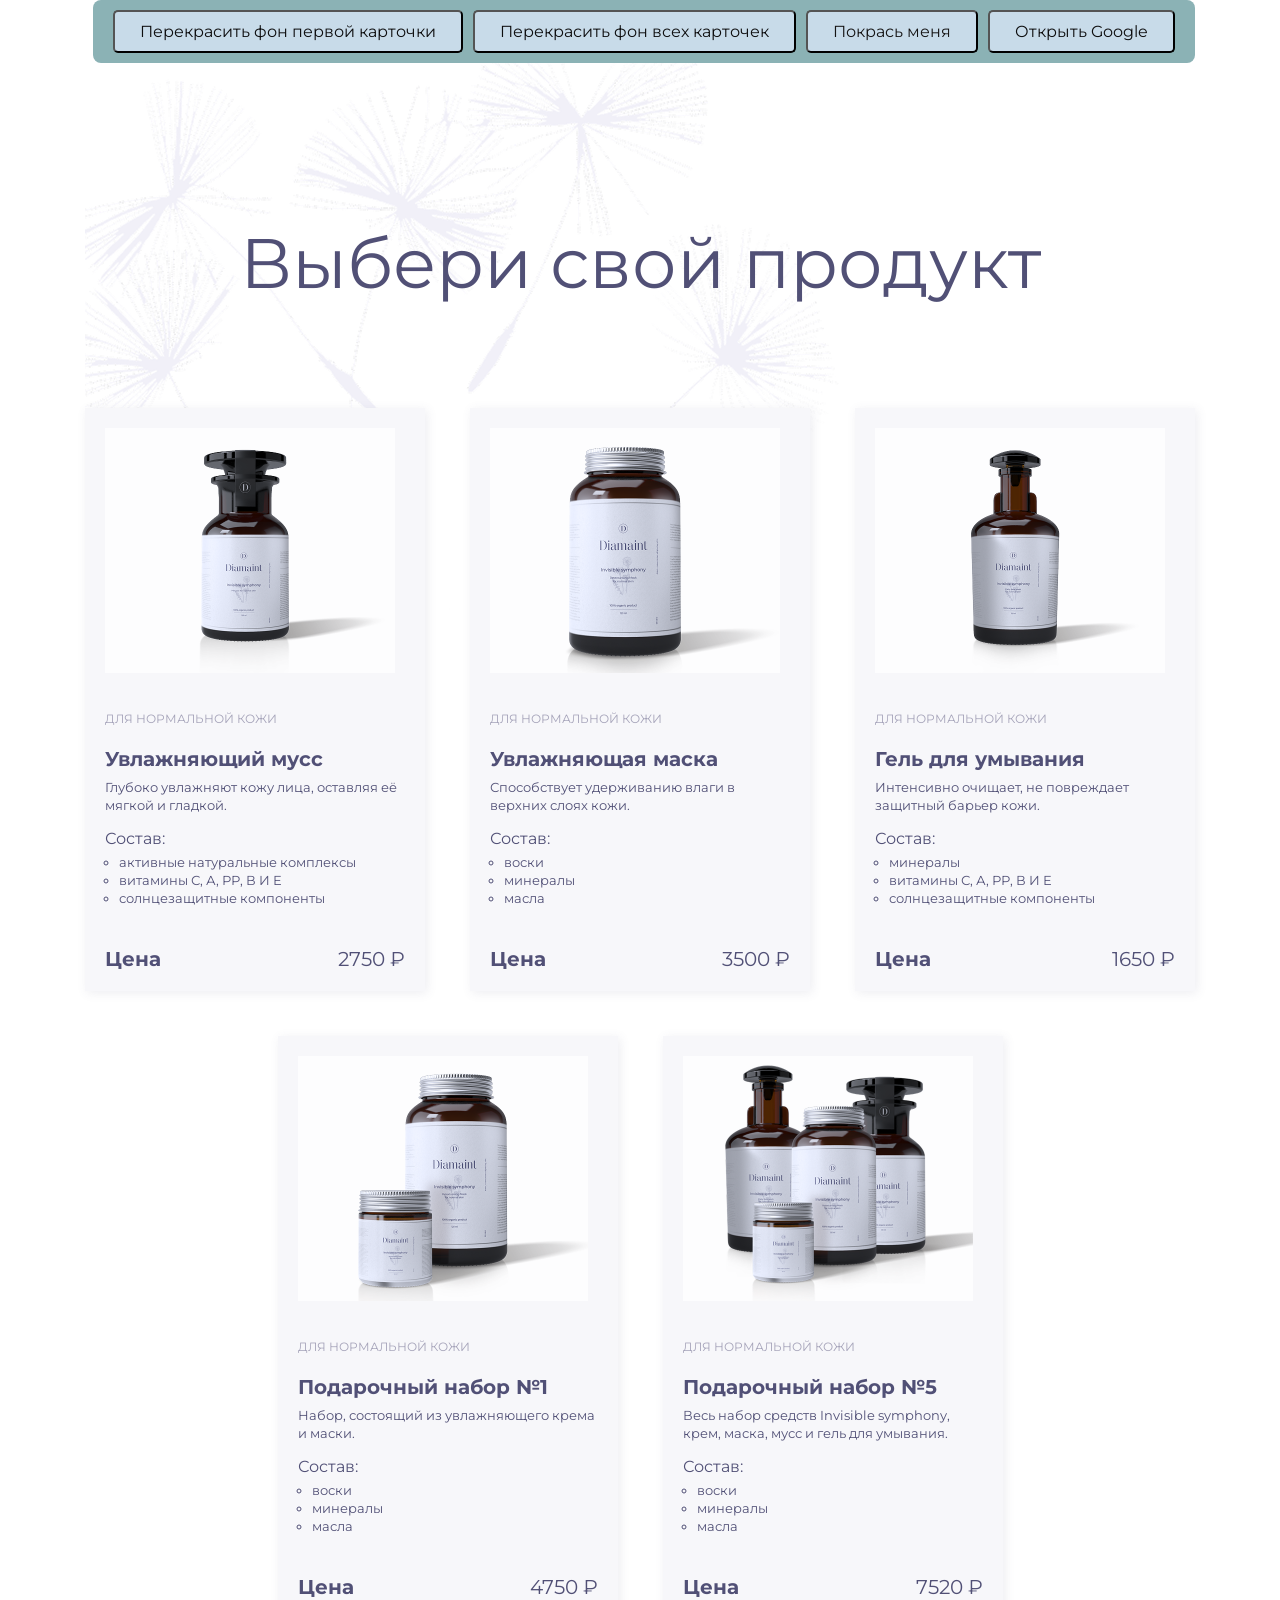
==== index.html @ e73fd80f "Basic array methods" ====
<!DOCTYPE html>
<html lang="en">
<head>
  <meta charset="UTF-8">
  <meta name="viewport" content="width=device-width, initial-scale=1.0">
  <title>Product card</title>
  <link rel="stylesheet" href="style.css">
  <link rel="preconnect" href="https://fonts.googleapis.com">
  <link rel="preconnect" href="https://fonts.gstatic.com" crossorigin>
  <link href="https://fonts.googleapis.com/css2?family=Montserrat:ital,wght@0,100..900;1,100..900&display=swap" rel="stylesheet">
</head>
<body>
  <div class="all-elements">
    <div class="background-dandelions"></div>
      <h1 id="product-title" class="product-selection-title">Выбери свой продукт</h1>
      <div class="buttons">
        <button id="recolor-first-card-button" class="btn">Перекрасить фон первой карточки</button>
        <button id="recolor-all-card-button" class="btn">Перекрасить фон всех карточек</button>
        <button id="color-me-button" class="btn">Покрась меня</button>
        <button id="open-google-button" class="btn">Открыть Google</button>
      </div>
        <div class="product-row">
          <div id="card1" class="card-container">
            <img src="/images/moisturizing-mousse.png" alt="Увлажняющий мусс" width="290px" height="245px">
            <span class="product-category">для нормальной кожи</span>
            <h3 class="product-name">Увлажняющий мусс</h3>
            <p class="product-discription">Глубоко увлажняют кожу лица, оставляя её мягкой и гладкой.</p>
            <span>Состав:</span>
            <ul class="product-compound">
              <li class="product-compound-item">активные натуральные комплексы</li>
              <li class="product-compound-item">витамины С, А, РР, В И Е</li>
              <li class="product-compound-item">солнцезащитные компоненты</li>
            </ul>
            <div class="product-price-container">
              <span class="product-price-label">Цена</span>
              <span class="product-price">2750 &#8381</span>
            </div>
          </div>
          <div class="card-container">
            <img src="/images/moisturizing-mask.png" alt="Увлажняющая маска" width="290" height="245">
            <span class="product-category">для нормальной кожи</span>
            <h3 class="product-name">Увлажняющая маска</h3>
            <p class="product-discription">Способствует удерживанию влаги в верхних слоях кожи.</p>
            <span>Состав:</span>
            <ul class="product-compound">
              <li class="product-compound-item">воски</li>
              <li class="product-compound-item">минералы</li>
              <li class="product-compound-item">масла</li>
            </ul>
            <div class="product-price-container">
              <span class="product-price-label">Цена</span>
              <span class="product-price">3500 &#8381</span>
            </div>
          </div>
          <div class="card-container">
            <img src="images/cleansing-gel.png" alt="Гель для умывания" width="290" height="245">
            <span class="product-category">для нормальной кожи</span>
            <h3 class="product-name">Гель для умывания</h3>
            <p class="product-discription">Интенсивно очищает, не повреждает защитный барьер кожи.</p>
            <span>Состав:</span>
            <ul class="product-compound">
              <li class="product-compound-item">минералы</li>
              <li class="product-compound-item">витамины С, А, РР, В И Е</li>
              <li class="product-compound-item">солнцезащитные компоненты</li>
            </ul>
            <div class="product-price-container">
              <span class="product-price-label">Цена</span>
              <span class="product-price">1650 &#8381</span>
            </div>
          </div>
          <div class="card-container">
            <img src="images/gift-set1.png" alt="Подарочный набор №1" width="290" height="245">
            <span class="product-category">для нормальной кожи</span>
            <h3 class="product-name">Подарочный набор №1</h3>
            <p class="product-discription">Набор, состоящий из увлажняющего крема и маски.</p>
            <span>Состав:</span>
            <ul class="product-compound">
              <li class="product-compound-item">воски</li>
              <li class="product-compound-item">минералы</li>
              <li class="product-compound-item">масла</li>
            </ul>
            <div class="product-price-container">
              <span class="product-price-label">Цена</span>
              <span class="product-price">4750 &#8381</span>
            </div>
          </div>
          <div class="card-container">
            <img src="images/gift-set5.png" alt="Подарочный набор №5" width="290" height="245">
            <p class="product-category">для нормальной кожи</p>
            <h3 class="product-name">Подарочный набор №5</h3>
            <p class="product-discription">Весь набор средств Invisible symphony, крем, маска, мусс и гель для умывания.</p>
            <span>Состав:</span>
            <ul class="product-compound">
              <li class="product-compound-item">воски</li>
              <li class="product-compound-item">минералы</li>
              <li class="product-compound-item">масла</li>
            </ul>
            <div class="product-price-container">
              <span class="product-price-label">Цена</span>
              <span class="product-price">7520 &#8381</span>
            </div>
          </div>
        </div>
    </div>
  </div>
  <script src="./script.js"></script>
  <script src="./homework-5.js"></script>
  <script src="./homework-6.js"></script>
  <script type="module" src="./homework-7.js"></script>
</body>
</html>
---- style.css ----
* {
  box-sizing: border-box;
  font-family: "Montserrat",'Courier New';
  color: #515076;
  margin: 0px;
  padding: 0px;
}

.body {
  padding: 0 85px;
  width: 1280px;
}

.buttons {
  position: absolute;
  top: 0;
  right: 0;
  background-color: #8bb2b5;
  display: flex;
  flex-wrap: wrap;
  gap: 10px;
  margin-bottom: 20px;
  justify-content: center;
  border-color:  #a6cef2;
  color: #000;
  border-radius: 8px;
  padding: 10px 20px;
}

.btn {
  font-size: 16px;
  padding: 10px 25px;
  font-family: "Montserrat",'Courier New';
  font-weight: 400;
  background-color: rgb(200, 219, 233);
  color: #0d0d0e;
  border-radius: 5px;
  transition: background-color 0.3s ease, border-color 0.3s ease, color 0.3s ease;
}

.buttons button.hover-color {
  background-color: #7198dc;
  border-color: #6ae2dc;
  color: #000;
}

#color-me-button.active-color {
  background-color: #25cae0;
  border-color: #0e0e0d;
  color: #000;
}

#color-me-button {
  background-color: rgb(200, 219, 233);
  cursor: pointer;
  color: rgb(21, 20, 20);
}

#color-me-button.changed {
  background-color: #b1d1ee;
}

.all-elements {
  display: flex;
  justify-content: flex-start;
  flex-direction: column;
  width: 1110px;
  height: 1191px;
  margin: 0 auto;
  position: relative;
}

.background-dandelions {
  background: url("/images/background-dandelions.png");
  background-repeat: no-repeat;
  width: 790px;
  height: 697px;
  position: absolute;
  top: 0px;
  z-index: -1;
  background-size: contain;
}

.product-selection-title {
  font-family: "Montserrat",'Courier New';
  font-weight: 400;
  font-size: 70px;
  height: 78px;
  margin-top: 220px;
  margin-bottom: 110px;
  text-align: center;
  color: #515076;
}

.product-row {
  gap: 45px;
  flex-wrap: wrap;
  justify-content: center;
  list-style: none;
  display: flex;
  width: 100%;
  height: 1191px;
  z-index: 2;
  position: relative;
}

.card-container {
  display: block;
  width: 340px;
  height: auto;
  box-sizing: border-box;
  justify-content: center;
  padding: 20px;
  background-color: #F7F7FA;
  box-shadow: 2px 2px 10px 0px #5150761A;
}

.product-category {
  font-size: 12px;
  line-height: 24px;
  text-transform: uppercase;
  color: #A5A3B9;
  margin-top: 30px;
  margin-bottom: 15px;
  display: block;
}

.product-name {
  font-weight: 700;
  font-size: 20px;
  line-height: 27px;
  margin-bottom: 5px;
}

.product-discription {
  margin-bottom: 15px;
  font-size: 13px;
  line-height: 18px;
}

.product-compound {
  margin-top: 5px;
  list-style: circle;
  margin-bottom: 25px;
  width: 86;
  height: 87;
  opacity: 1;
  top: 820px;
}

.product-compound-item {
  margin-left: 14px;
  font-size: 13px;
  line-height: 18px;
}

.product-price-container {
  display: flex;
  justify-content: space-between;
  align-items: center;
  width: 100%;
  margin-top: auto;
  padding-top: 15px;
}

.product-price-label {
  font-weight: 700;
  font-size: 20px;
  line-height: 24px;
}

.product-price {
  font-size: 20px;
  line-height: 24px;
  color: #515076;
}
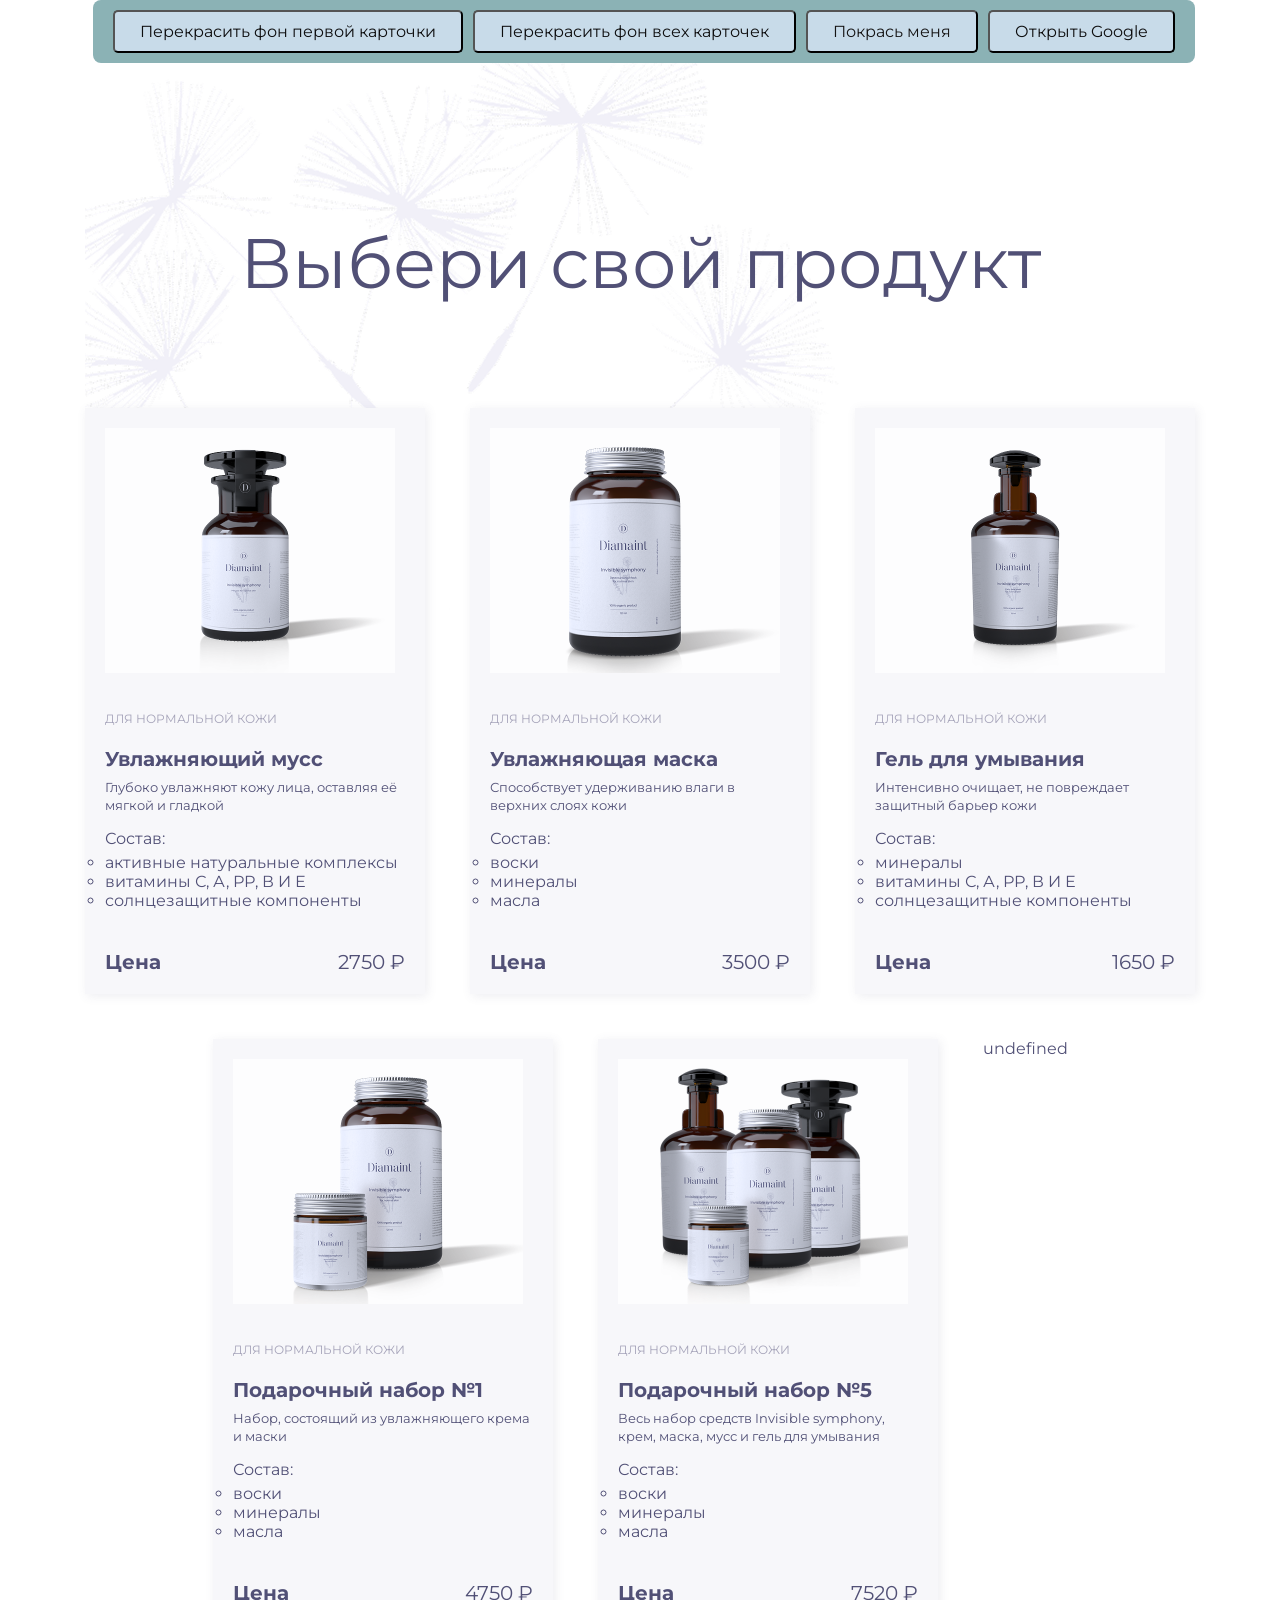
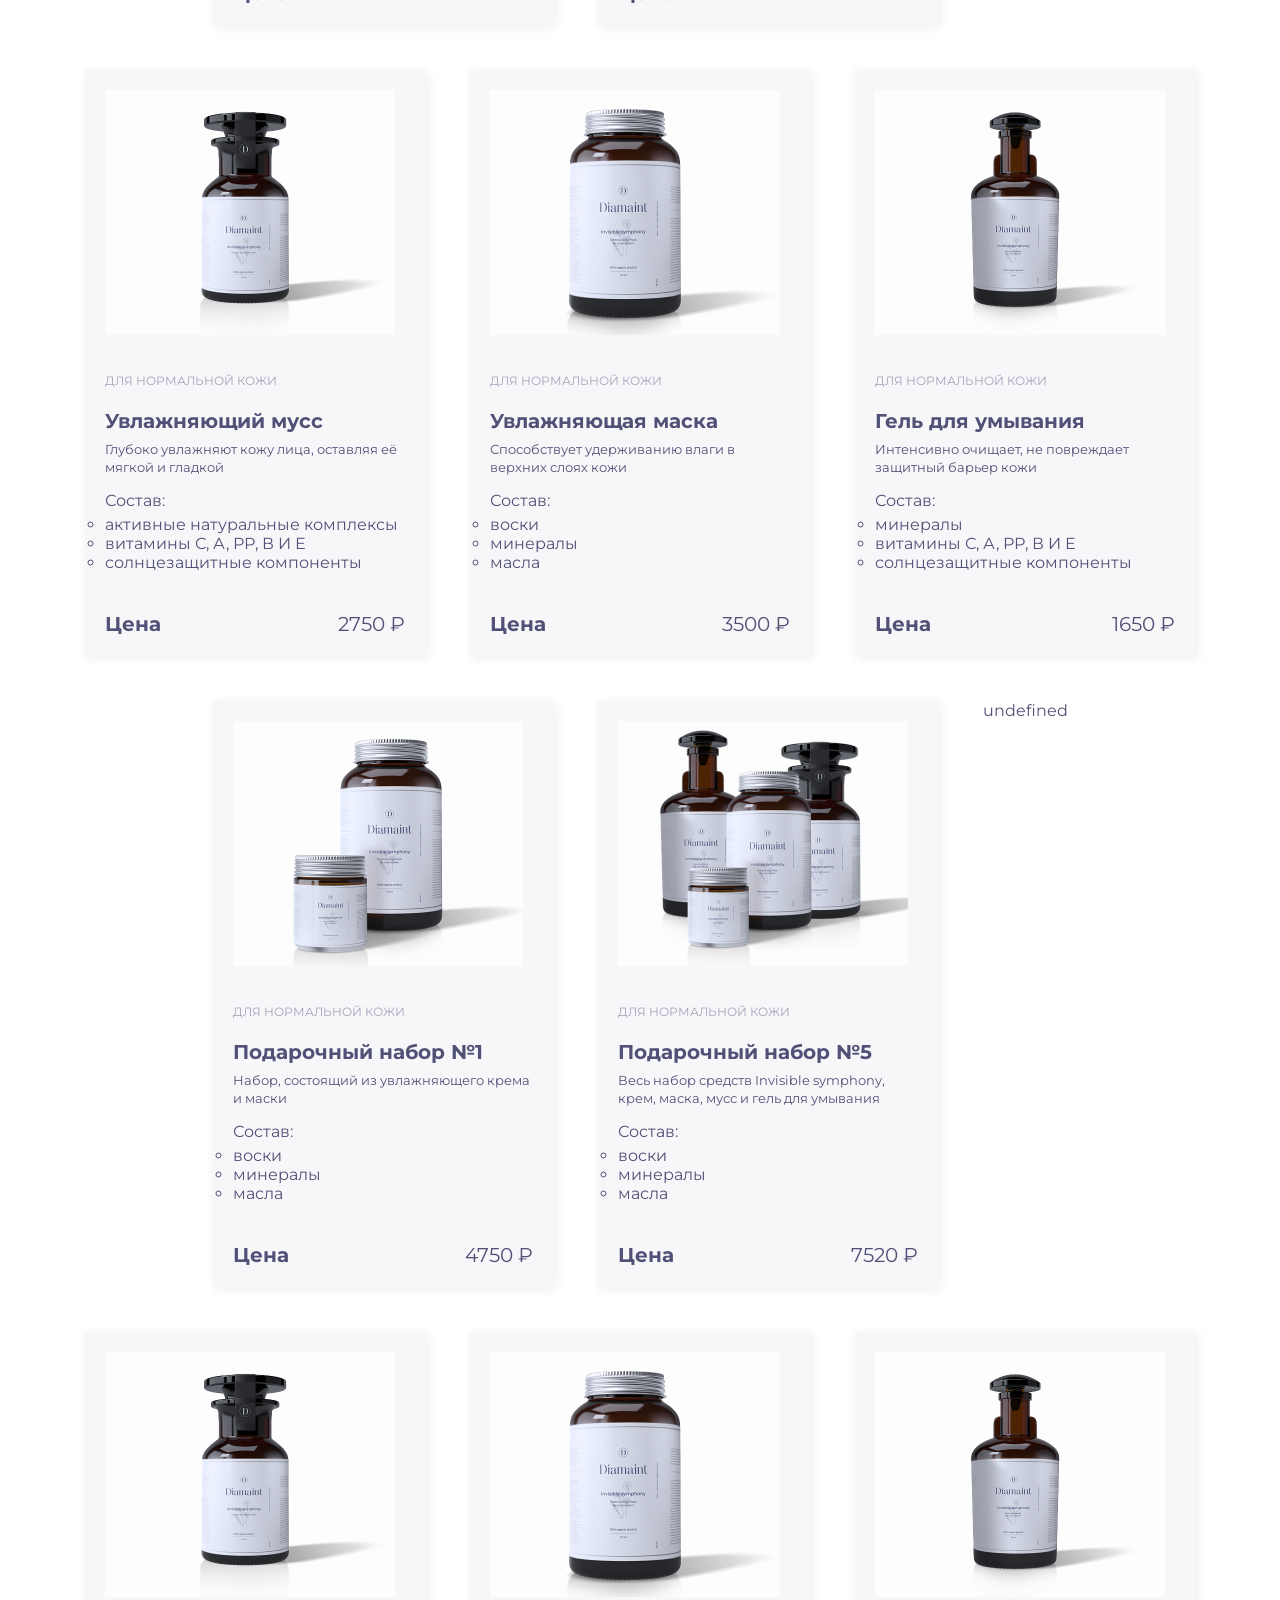
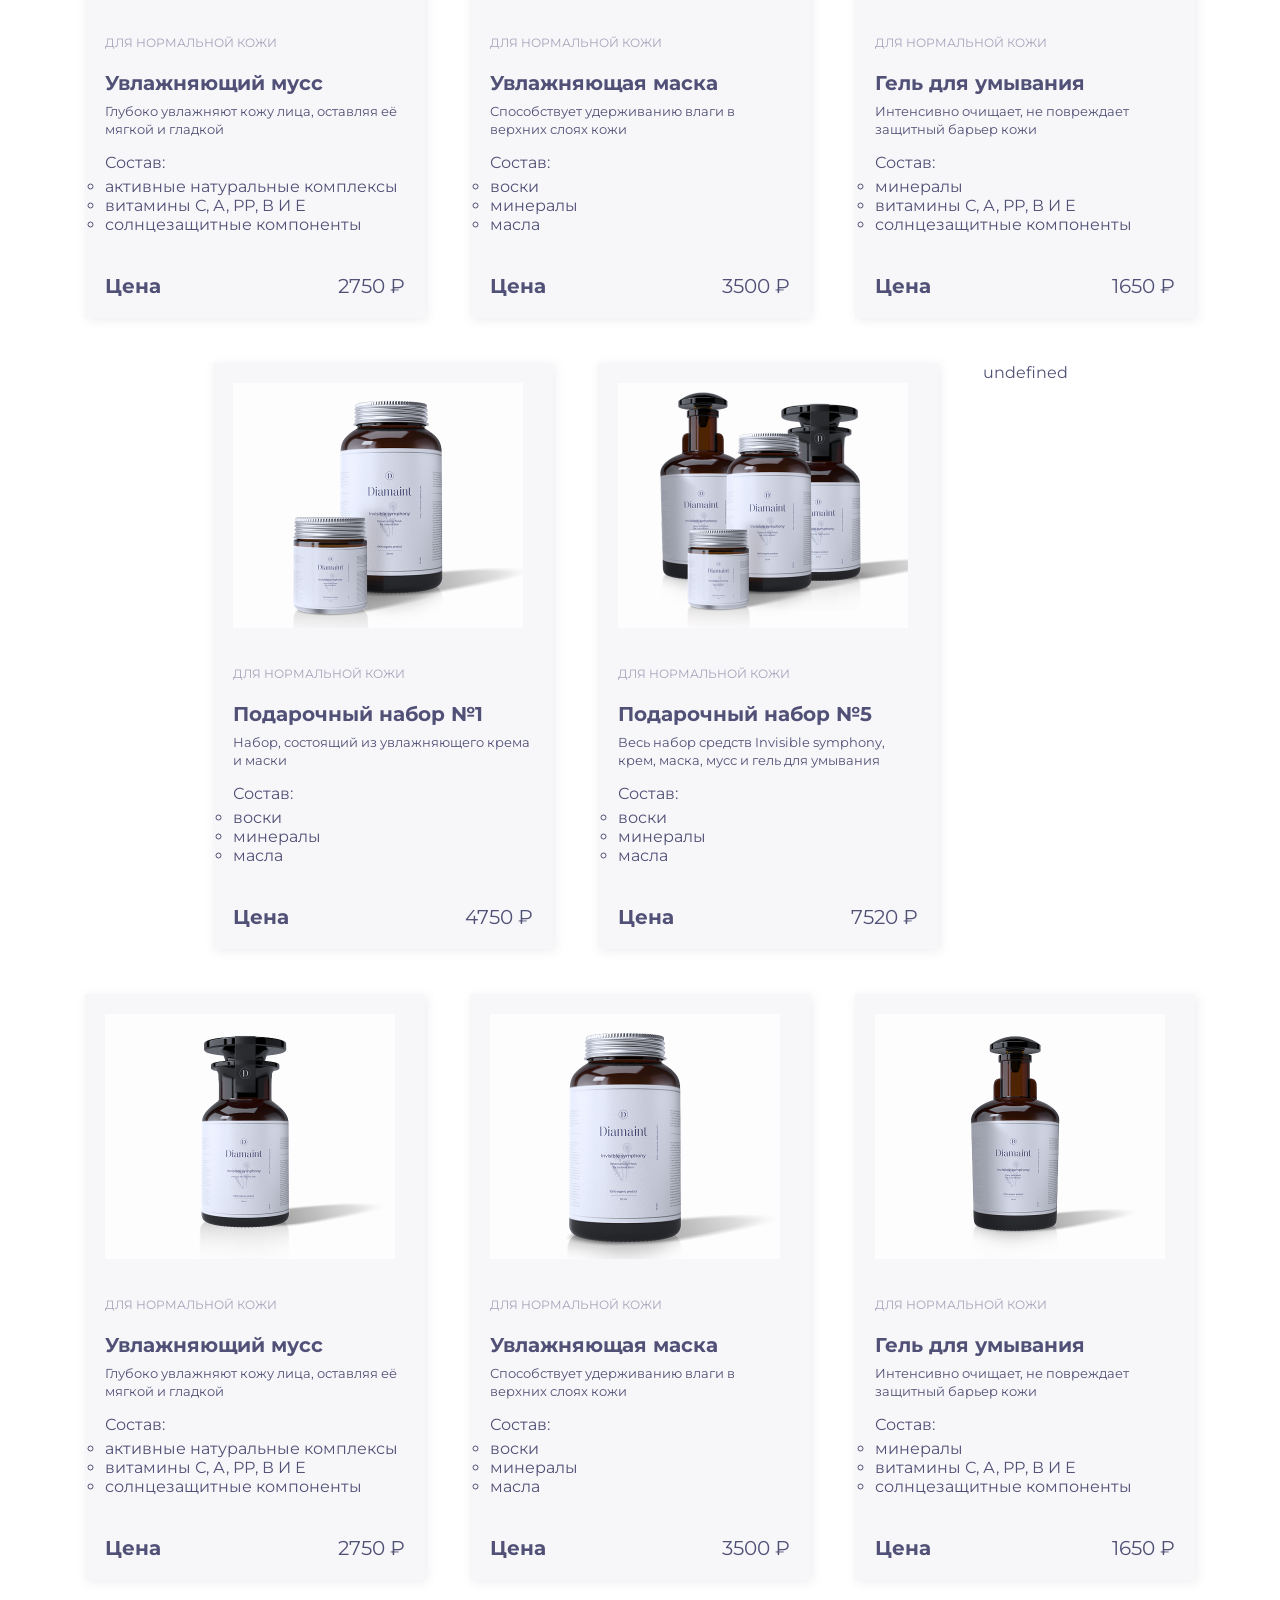
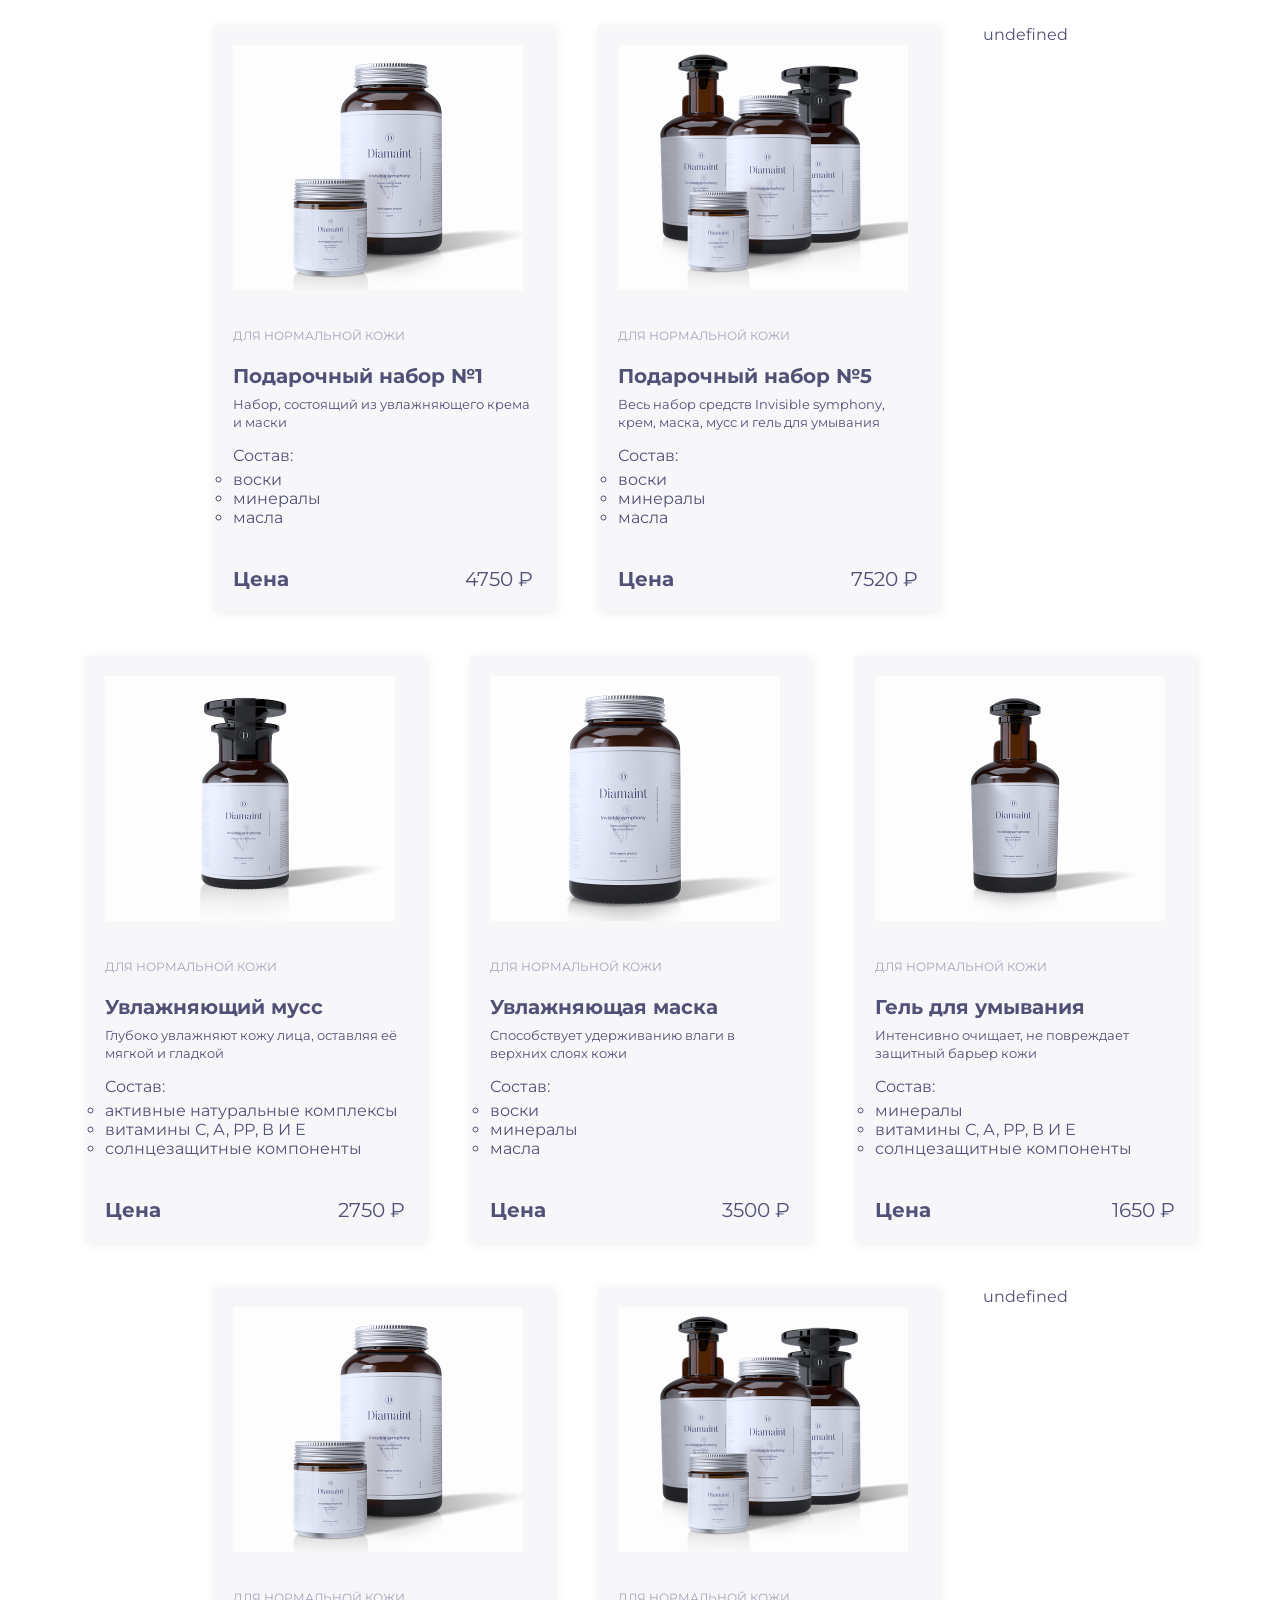
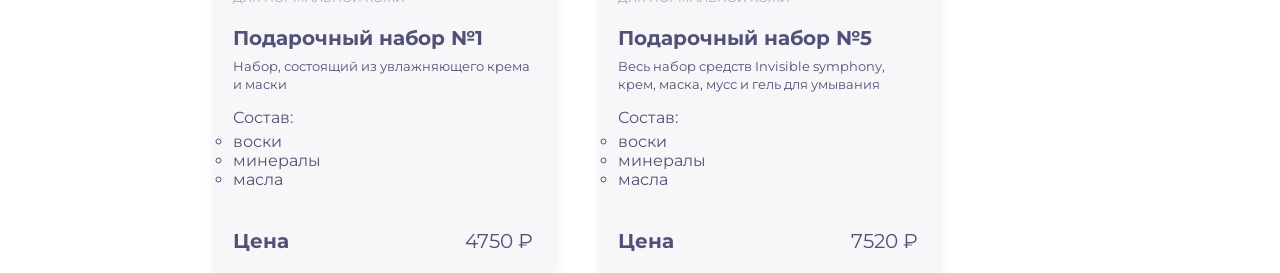
==== commit f956ebda: "render cards" ====
--- a/index.html
+++ b/index.html
@@ -19,93 +19,27 @@
         <button id="color-me-button" class="btn">Покрась меня</button>
         <button id="open-google-button" class="btn">Открыть Google</button>
       </div>
-        <div class="product-row">
-          <div id="card1" class="card-container">
-            <img src="/images/moisturizing-mousse.png" alt="Увлажняющий мусс" width="290px" height="245px">
-            <span class="product-category">для нормальной кожи</span>
-            <h3 class="product-name">Увлажняющий мусс</h3>
-            <p class="product-discription">Глубоко увлажняют кожу лица, оставляя её мягкой и гладкой.</p>
-            <span>Состав:</span>
-            <ul class="product-compound">
-              <li class="product-compound-item">активные натуральные комплексы</li>
-              <li class="product-compound-item">витамины С, А, РР, В И Е</li>
-              <li class="product-compound-item">солнцезащитные компоненты</li>
-            </ul>
-            <div class="product-price-container">
-              <span class="product-price-label">Цена</span>
-              <span class="product-price">2750 &#8381</span>
+        <div class="product-row"></div>
+          <template id="product-template">
+            <div class="card-container">
+              <img src="" alt="" width="290px" height="245px">
+              <span class="product-category"></span>
+              <h3 class="product-name"></h3>
+              <p class="product-discription"></p>
+              <span>Состав:</span>
+              <ul class="product-compound"></ul>
+              <div class="product-price-container">
+                <span class="product-price-label">Цена</span>
+                <span class="product-price">2750 &#8381</span>
+              </div>
             </div>
-          </div>
-          <div class="card-container">
-            <img src="/images/moisturizing-mask.png" alt="Увлажняющая маска" width="290" height="245">
-            <span class="product-category">для нормальной кожи</span>
-            <h3 class="product-name">Увлажняющая маска</h3>
-            <p class="product-discription">Способствует удерживанию влаги в верхних слоях кожи.</p>
-            <span>Состав:</span>
-            <ul class="product-compound">
-              <li class="product-compound-item">воски</li>
-              <li class="product-compound-item">минералы</li>
-              <li class="product-compound-item">масла</li>
-            </ul>
-            <div class="product-price-container">
-              <span class="product-price-label">Цена</span>
-              <span class="product-price">3500 &#8381</span>
-            </div>
-          </div>
-          <div class="card-container">
-            <img src="images/cleansing-gel.png" alt="Гель для умывания" width="290" height="245">
-            <span class="product-category">для нормальной кожи</span>
-            <h3 class="product-name">Гель для умывания</h3>
-            <p class="product-discription">Интенсивно очищает, не повреждает защитный барьер кожи.</p>
-            <span>Состав:</span>
-            <ul class="product-compound">
-              <li class="product-compound-item">минералы</li>
-              <li class="product-compound-item">витамины С, А, РР, В И Е</li>
-              <li class="product-compound-item">солнцезащитные компоненты</li>
-            </ul>
-            <div class="product-price-container">
-              <span class="product-price-label">Цена</span>
-              <span class="product-price">1650 &#8381</span>
-            </div>
-          </div>
-          <div class="card-container">
-            <img src="images/gift-set1.png" alt="Подарочный набор №1" width="290" height="245">
-            <span class="product-category">для нормальной кожи</span>
-            <h3 class="product-name">Подарочный набор №1</h3>
-            <p class="product-discription">Набор, состоящий из увлажняющего крема и маски.</p>
-            <span>Состав:</span>
-            <ul class="product-compound">
-              <li class="product-compound-item">воски</li>
-              <li class="product-compound-item">минералы</li>
-              <li class="product-compound-item">масла</li>
-            </ul>
-            <div class="product-price-container">
-              <span class="product-price-label">Цена</span>
-              <span class="product-price">4750 &#8381</span>
-            </div>
-          </div>
-          <div class="card-container">
-            <img src="images/gift-set5.png" alt="Подарочный набор №5" width="290" height="245">
-            <p class="product-category">для нормальной кожи</p>
-            <h3 class="product-name">Подарочный набор №5</h3>
-            <p class="product-discription">Весь набор средств Invisible symphony, крем, маска, мусс и гель для умывания.</p>
-            <span>Состав:</span>
-            <ul class="product-compound">
-              <li class="product-compound-item">воски</li>
-              <li class="product-compound-item">минералы</li>
-              <li class="product-compound-item">масла</li>
-            </ul>
-            <div class="product-price-container">
-              <span class="product-price-label">Цена</span>
-              <span class="product-price">7520 &#8381</span>
-            </div>
-          </div>
-        </div>
+          </template>
     </div>
   </div>
   <script src="./script.js"></script>
   <script src="./homework-5.js"></script>
   <script src="./homework-6.js"></script>
   <script type="module" src="./homework-7.js"></script>
+  <script type="module" src="./homework-8.js"></script>
 </body>
 </html>
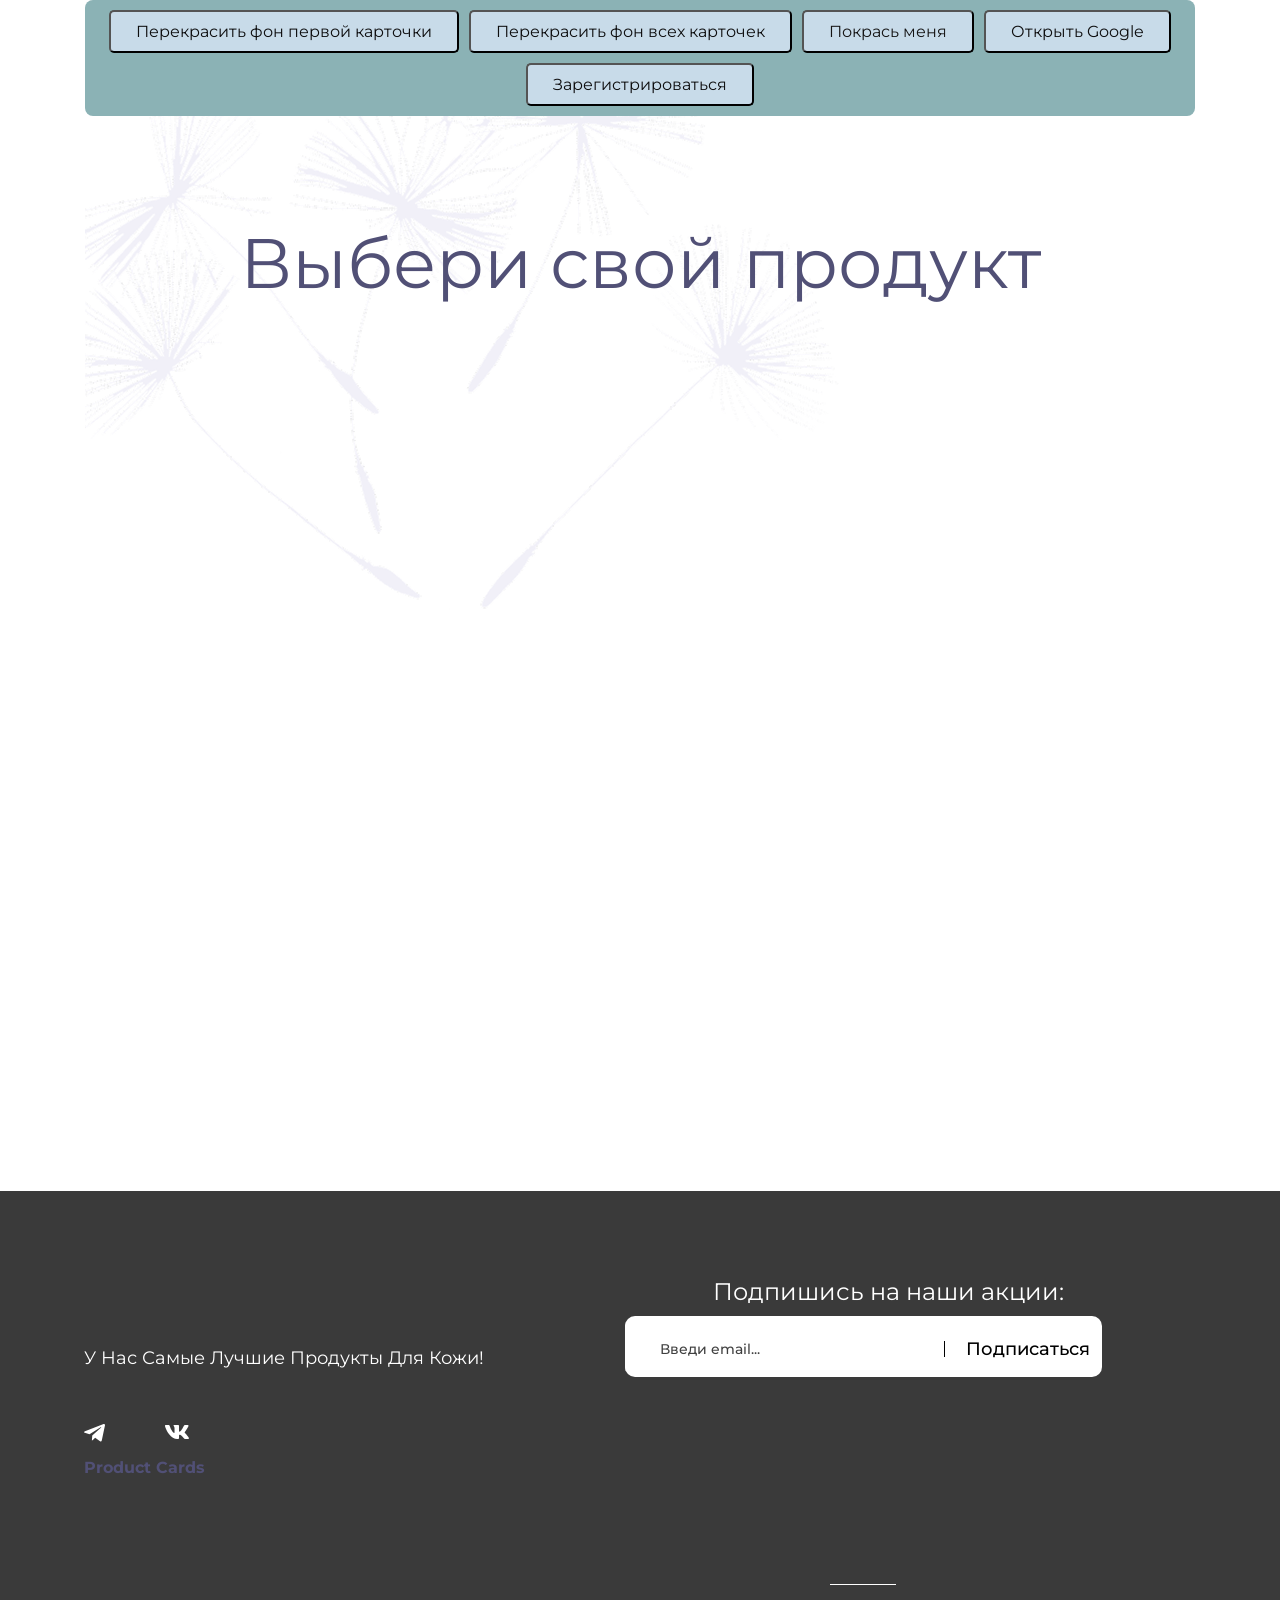
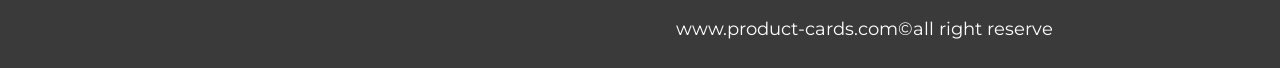
==== commit 4b1ffa51: "modal-window" ====
--- a/index.html
+++ b/index.html
@@ -18,6 +18,7 @@
         <button id="recolor-all-card-button" class="btn">Перекрасить фон всех карточек</button>
         <button id="color-me-button" class="btn">Покрась меня</button>
         <button id="open-google-button" class="btn">Открыть Google</button>
+        <button id="open-modal-btn" class="btn">Зарегистрироваться</button>
       </div>
         <div class="product-row"></div>
           <template id="product-template">
@@ -35,11 +36,75 @@
             </div>
           </template>
     </div>
+    <footer class="footer">
+      <h4 class="footer-title">Product Cards</h4>
+      <p class="footer_discription">У Нас Самые Лучшие Продукты Для Кожи!</p>
+      <ul class="footer_social-networks">
+        <il class="footer_social-networks_telegram"><a class="footer_social-link" href="#" target="_blank">
+          <img class="footer_social-icon" src="./images/Vector-tg.svg" alt="Telegram"
+        </a></il>
+        <li class="footer_social-networks_vk"><a class="footer_social-link" href="#" target="_blank">
+          <img class="footer_social-icon" src="./images/Vector-vk.svg" alt="VK">
+        </a></li>
+      </ul>
+      <from class="footer_from" id="email-from">
+        <label class="footer_from_discription">Подпишись на наши акции:</label>
+        <div class="footer_from_field">
+          <input class="footer_from_input" name="email" type="email" placeholder="Введи email..." required autocomplete="email">
+          <button type="submit">Подписаться</button>
+        </div>
+      </from>
+      <img class="footer_line" src="./images/Line 17.svg" alt="VK">
+      <p class="footer_adress">www.product-cards.com©all right reserve </p>
+      <nav class="footer_menu">
+        <ul class="footer_menu-list">
+          <li class="footer_menu-list_title">Быстрые ссылки</li>
+          <li class="footer_menu-list_item"><a href="#">Главная</a></li>
+          <li class="footer_menu-list_item"><a href="#">Магазин</a></li>
+          <li class="footer_menu-list_item"><a href="#">Контакты</a></li>
+        </ul>
+      </nav>
+    </footer>
+    <div class="modal" id="modal-window">
+      <div class="modal-content">
+        <button class="close-modal" id="close-modal-btn">&times</button>
+        <form class="modal-from" id="registrationForm">
+          <ul class="modal-list">
+            <li class="modal-list_item">
+              <label for="name">Имя:</label>
+              <input type="text" name="name" id="name" required placeholder="Анна">
+            </li>
+            <li class="modal-list_item">
+              <label for="surname">Фамилия:</label>
+              <input type="text" name="surname" id="surname" required placeholder="Черемнова">
+            </li>
+            <li class="modal-list_item">
+              <label for="data-of-birth">Дата рождения:</label>
+              <input type="data" name="data-of-birth" id="data-of-birth" required value="1985-14-10">
+            </li>
+            <li class="modal-list_item">
+              <label for="login">Логин:</label>
+              <input type="text" name="login" id="login" required placeholder="******">
+            </li>
+            <li class="modal-list_item">
+              <label for="password">Пароль:</label>
+              <input type="password" name="password" id="password" required placeholder="********" minlength="6">
+            </li>
+            <li class="modal-list_item">
+              <label for="confirm-password">Повторение пароля:</label>
+              <input type="confirm-password" name="confirm-password" id="confirm-password" required placeholder="********">
+            </li>
+          </ul>
+          <button class="get-btn" type="submit">Отправить</button>
+        </form>
+      </div>
+    </div>
   </div>
   <script src="./script.js"></script>
   <script src="./homework-5.js"></script>
   <script src="./homework-6.js"></script>
   <script type="module" src="./homework-7.js"></script>
   <script type="module" src="./homework-8.js"></script>
+  <script type="module" src="./homework-9.js"></script>
 </body>
 </html>
--- a/style.css
+++ b/style.css
@@ -175,4 +175,276 @@
   color: #515076;
 }
 
-
+.footer {
+  min-width: 1728px;
+  min-height: 477px;
+  display: grid;
+  grid-template-columns: 0.8fr 1.5fr 0.7fr;
+  grid-template-rows: auto auto auto;
+  gap:7px;
+  background-color: #3A3A3A;
+  padding: 86px 0 28px 84px;
+}
+
+.footer_title {
+  grid-column: 1;
+  margin: 0;
+  grid-row: 1;
+  color: #FFFFFF;
+  font-size: 28px;
+  font-weight: 800;
+  line-height: 154%;
+  display: inline-block;
+  align-self: start;
+  justify-self: start;
+}
+
+.footer_discription {
+  grid-column: 1;
+  grid-row: 1;
+  margin: 0;
+  color:#FFFFFF;
+  font-size: 18px;
+  font-weight: 400;
+  display: inline-block;
+  align-self: center;
+  justify-self: start;
+  padding-bottom: 11px;
+}
+
+.footer_social-networks {
+  grid-column: 1;
+  grid-row: 1;
+  display: flex;
+  gap: 30px;
+  margin: 0;
+  padding: 0 0 9px;
+  align-self: flex-end;
+  list-style: none;
+}
+
+.footer_social-networks li {
+  display: flex;
+  flex-direction: row;
+}
+
+.footer_social-networks_telegram {
+  width: 21px;
+  height: 17.61px;
+}
+
+.footer_social-networks_vk {
+  width: 24px;
+  height: 14px;
+}
+
+.footer_from {
+  grid-column: 2;
+  grid-row: 1;
+  display: flex;
+  flex-direction: column;
+  gap: 10px;
+  padding-left: 99px;
+} 
+
+.footer_from_field{
+  display: flex;
+  align-items: center;
+  border-radius: 10px;
+  overflow: hidden;
+  height: 61px;
+  width: 477px;
+  background: #fff;
+}
+
+.footer_from_field input {
+  flex: 1;
+  border: none;
+  outline: none;
+  padding: 12px 15px;
+  font-size: 14px;
+  font-weight: 500;
+  color: rgba(0, 0, 0, 0.75);
+  padding: 19px 15px 13px 35px;
+  line-height: 17px;
+}
+
+.footer_from_field input:focus {
+  outline: none;
+  box-shadow: none;
+}
+
+.footer_from_input::placeholder {
+  font-family: 'Montserrat', sans-serif;
+  font-size: 14px;
+  font-weight: 500;
+  color: rgba(0, 0, 0, 0.75);
+}
+
+.footer_from_field button {
+  font-family: 'Montserrat', sans-serif;
+  border: none;
+  background: transparent;
+  padding: 17px 12px 12px 22px;
+  font-size: 18px;
+  font-weight: 500;
+  color: #000;
+  cursor: pointer;
+  position: relative;
+}
+
+.footer_from_field button::before {
+  content: "";
+  position: absolute;
+  left: 0;
+  top: 40%;
+  height: 30%;
+  width: 1px;
+  background: #000;
+}
+
+.footer_from_discription {
+  margin: 0;
+  color: #FFFFFF;
+  font-size: 24px;
+  font-weight: 400;
+  padding-left: 88px;
+}
+
+.footer_line {
+  grid-column: 2;
+  grid-row: 3;
+  justify-self: start;
+  align-self: start;
+  margin-left: 304px;
+  padding-top: 26px;
+}
+
+.footer_adress {
+  grid-column: 2;
+  grid-row: 3;
+  color: #FFFFFF;
+  font-size: 18px;
+  font-weight: 400;
+  justify-self: start;
+  align-self: end;
+  padding-left: 150px;
+  margin: 0;
+}
+
+.footer_menu {
+  grid-column: 3;
+  grid-row: 1/3;
+  display: flex;
+  flex-direction: column;
+  list-style: none;
+  justify-self: start;
+  align-self: start;
+  margin: 0;
+  padding-left: 128px;
+}
+
+.footer_menu-list {
+  margin: 0;
+  list-style: none;
+  padding: 0;
+}
+
+.footer_menu-list_title {
+  font-weight: 500;
+  font-size: 20px;
+  color: #FFFFFF;
+  padding-bottom: 22px;
+}
+
+.footer_menu-list_item {
+  font-weight: 400;
+  font-size: 18px;
+  margin-bottom: 17px;
+}
+
+.footer_menu-list_item a {
+  text-decoration: none;
+  color: #FFFFFF;
+}
+
+.overlay-checkbox {
+  display: none;
+}
+
+.modal {
+  display: none;
+  position: absolute;
+  top: 0;
+  left: 0;
+  width: 100%;
+  height: 100%;
+  background: rgba(0, 0, 0, 0.6);
+  justify-content: center;
+  align-items: center;
+  z-index: 2;
+}
+
+.modal.modal-showed {
+  display: flex;
+}
+
+.modal-content {
+  display: flex;
+  flex-direction: column;
+  background: #fff;
+  padding: 20px;
+  border-radius: 8px;
+  width: 400px;
+}
+
+.close-modal {
+  border-radius: 50%;
+  margin-left: auto;
+  width: 30px;
+  height: 30px;
+  background: transparent;
+  border: none;
+  font-size: 28px;
+  cursor: pointer;
+}
+
+.modal-list {
+  list-style: none;
+  padding: 0;
+}
+
+.modal-list_item {
+  display: flex;
+  flex-direction: column;
+  gap: 10px;
+  padding-bottom: 40px;
+}
+
+.modal-list_item input {
+  border-radius: 10px;
+  width: 100%;
+  height: 35px;
+}
+
+.modal-list_item input::placeholder {
+  font-family: 'Montserrat', sans-serif;
+  font-size: 14px;
+}
+
+.modal-from {
+  display: flex;
+  flex-direction: column;
+}
+
+.get-btn {
+  background-color: #F7F7FA;
+  border: 1px solid #A5A3B9;
+  border-radius: 20px;
+  padding: 10px 20px;
+  font-size: 14px;
+  text-transform: uppercase;
+  cursor: pointer;
+  color: #515076;
+  margin-left: auto;
+}
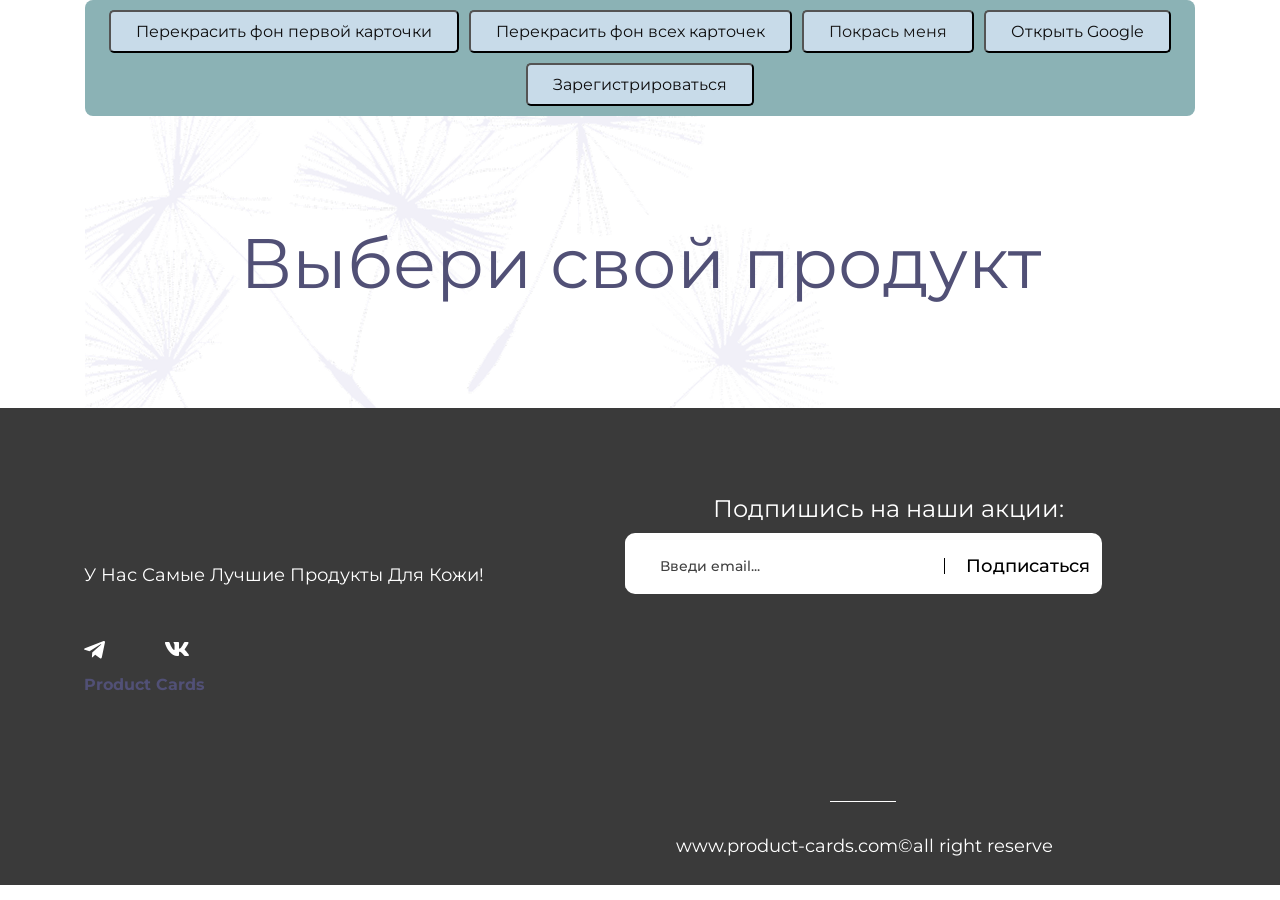
==== commit ad83b4ba: "fix bags" ====
--- a/index.html
+++ b/index.html
@@ -40,20 +40,20 @@
       <h4 class="footer-title">Product Cards</h4>
       <p class="footer_discription">У Нас Самые Лучшие Продукты Для Кожи!</p>
       <ul class="footer_social-networks">
-        <il class="footer_social-networks_telegram"><a class="footer_social-link" href="#" target="_blank">
+        <li class="footer_social-networks_telegram"><a class="footer_social-link" href="#" target="_blank">
           <img class="footer_social-icon" src="./images/Vector-tg.svg" alt="Telegram"
-        </a></il>
+        </a></li>
         <li class="footer_social-networks_vk"><a class="footer_social-link" href="#" target="_blank">
           <img class="footer_social-icon" src="./images/Vector-vk.svg" alt="VK">
         </a></li>
       </ul>
-      <from class="footer_from" id="email-from">
+      <form class="footer_from" id="email-from">
         <label class="footer_from_discription">Подпишись на наши акции:</label>
         <div class="footer_from_field">
           <input class="footer_from_input" name="email" type="email" placeholder="Введи email..." required autocomplete="email">
           <button type="submit">Подписаться</button>
         </div>
-      </from>
+      </form>
       <img class="footer_line" src="./images/Line 17.svg" alt="VK">
       <p class="footer_adress">www.product-cards.com©all right reserve </p>
       <nav class="footer_menu">
@@ -79,8 +79,8 @@
               <input type="text" name="surname" id="surname" required placeholder="Черемнова">
             </li>
             <li class="modal-list_item">
-              <label for="data-of-birth">Дата рождения:</label>
-              <input type="data" name="data-of-birth" id="data-of-birth" required value="1985-14-10">
+              <label for="date-of-birth">Дата рождения:</label>
+              <input type="date" name="date-of-birth" id="date-of-birth" required value="1985-14-10">
             </li>
             <li class="modal-list_item">
               <label for="login">Логин:</label>
@@ -106,5 +106,6 @@
   <script type="module" src="./homework-7.js"></script>
   <script type="module" src="./homework-8.js"></script>
   <script type="module" src="./homework-9.js"></script>
+  <script type="module" src="./main.js"></script>
 </body>
 </html>
--- a/style.css
+++ b/style.css
@@ -65,7 +65,6 @@
   justify-content: flex-start;
   flex-direction: column;
   width: 1110px;
-  height: 1191px;
   margin: 0 auto;
   position: relative;
 }
@@ -99,7 +98,6 @@
   list-style: none;
   display: flex;
   width: 100%;
-  height: 1191px;
   z-index: 2;
   position: relative;
 }
@@ -184,6 +182,7 @@
   gap:7px;
   background-color: #3A3A3A;
   padding: 86px 0 28px 84px;
+  z-index: 2;
 }
 
 .footer_title {
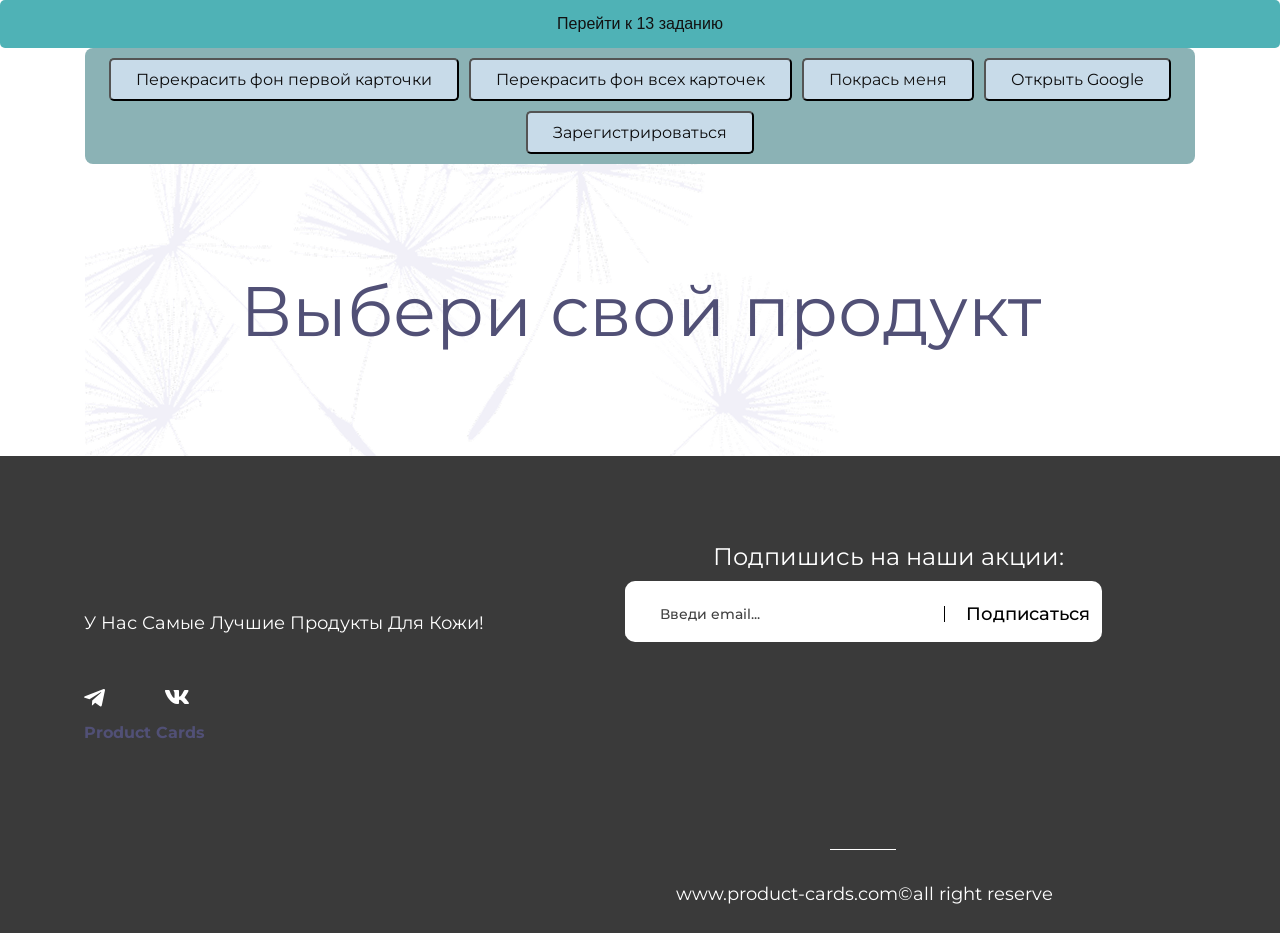
==== commit c4c95009: "async" ====
--- a/index.html
+++ b/index.html
@@ -9,6 +9,7 @@
   <link rel="preconnect" href="https://fonts.gstatic.com" crossorigin>
   <link href="https://fonts.googleapis.com/css2?family=Montserrat:ital,wght@0,100..900;1,100..900&display=swap" rel="stylesheet">
 </head>
+<a href="async/async.html" class="button-link">Перейти к 13 заданию</a>
 <body>
   <div class="all-elements">
     <div class="background-dandelions"></div>
@@ -80,7 +81,7 @@
             </li>
             <li class="modal-list_item">
               <label for="date-of-birth">Дата рождения:</label>
-              <input type="date" name="date-of-birth" id="date-of-birth" required value="1985-14-10">
+              <input type="date" name="date-of-birth" id="date-of-birth" required value="1985-10-14">
             </li>
             <li class="modal-list_item">
               <label for="login">Логин:</label>
@@ -100,12 +101,6 @@
       </div>
     </div>
   </div>
-  <script src="./script.js"></script>
-  <script src="./homework-5.js"></script>
-  <script src="./homework-6.js"></script>
-  <script type="module" src="./homework-7.js"></script>
-  <script type="module" src="./homework-8.js"></script>
-  <script type="module" src="./homework-9.js"></script>
   <script type="module" src="./main.js"></script>
 </body>
 </html>
--- a/style.css
+++ b/style.css
@@ -371,6 +371,10 @@
   display: none;
 }
 
+.no-scroll {
+  overflow: hidden;
+}
+
 .modal {
   display: none;
   position: absolute;
@@ -378,7 +382,7 @@
   left: 0;
   width: 100%;
   height: 100%;
-  background: rgba(0, 0, 0, 0.6);
+  background: rgba(106, 6, 6, 0.6);
   justify-content: center;
   align-items: center;
   z-index: 2;
@@ -391,10 +395,12 @@
 .modal-content {
   display: flex;
   flex-direction: column;
-  background: #fff;
+  background: #4aaeb5;
   padding: 20px;
   border-radius: 8px;
   width: 400px;
+  margin: auto;
+  position: relative;
 }
 
 .close-modal {
@@ -405,6 +411,15 @@
   background: transparent;
   border: none;
   font-size: 28px;
+  font-weight: bold;
+  float: r;
+  cursor: pointer;
+}
+
+.close-modal:hover,
+.close-modal:focus {
+  color: black;
+  text-decoration: none;
   cursor: pointer;
 }
 
@@ -437,13 +452,30 @@
 }
 
 .get-btn {
-  background-color: #F7F7FA;
-  border: 1px solid #A5A3B9;
+  background-color: #13cfe4;
+  border: 1px solid #033035;
   border-radius: 20px;
   padding: 10px 20px;
   font-size: 14px;
   text-transform: uppercase;
   cursor: pointer;
-  color: #515076;
+  color: #171717;
   margin-left: auto;
-}+}
+
+.button-link {
+  display: flex;
+  justify-content: center;
+  align-items: center;
+  margin: 0;
+  padding: 15px 30px;
+  background-color: #4fb2b6;
+  color: rgb(18, 17, 17);
+  text-decoration: none;
+  border-radius: 5px;
+  font-family: sans-serif;
+}
+
+.button-link:hover {
+  background-color: #06b2ad;
+}
